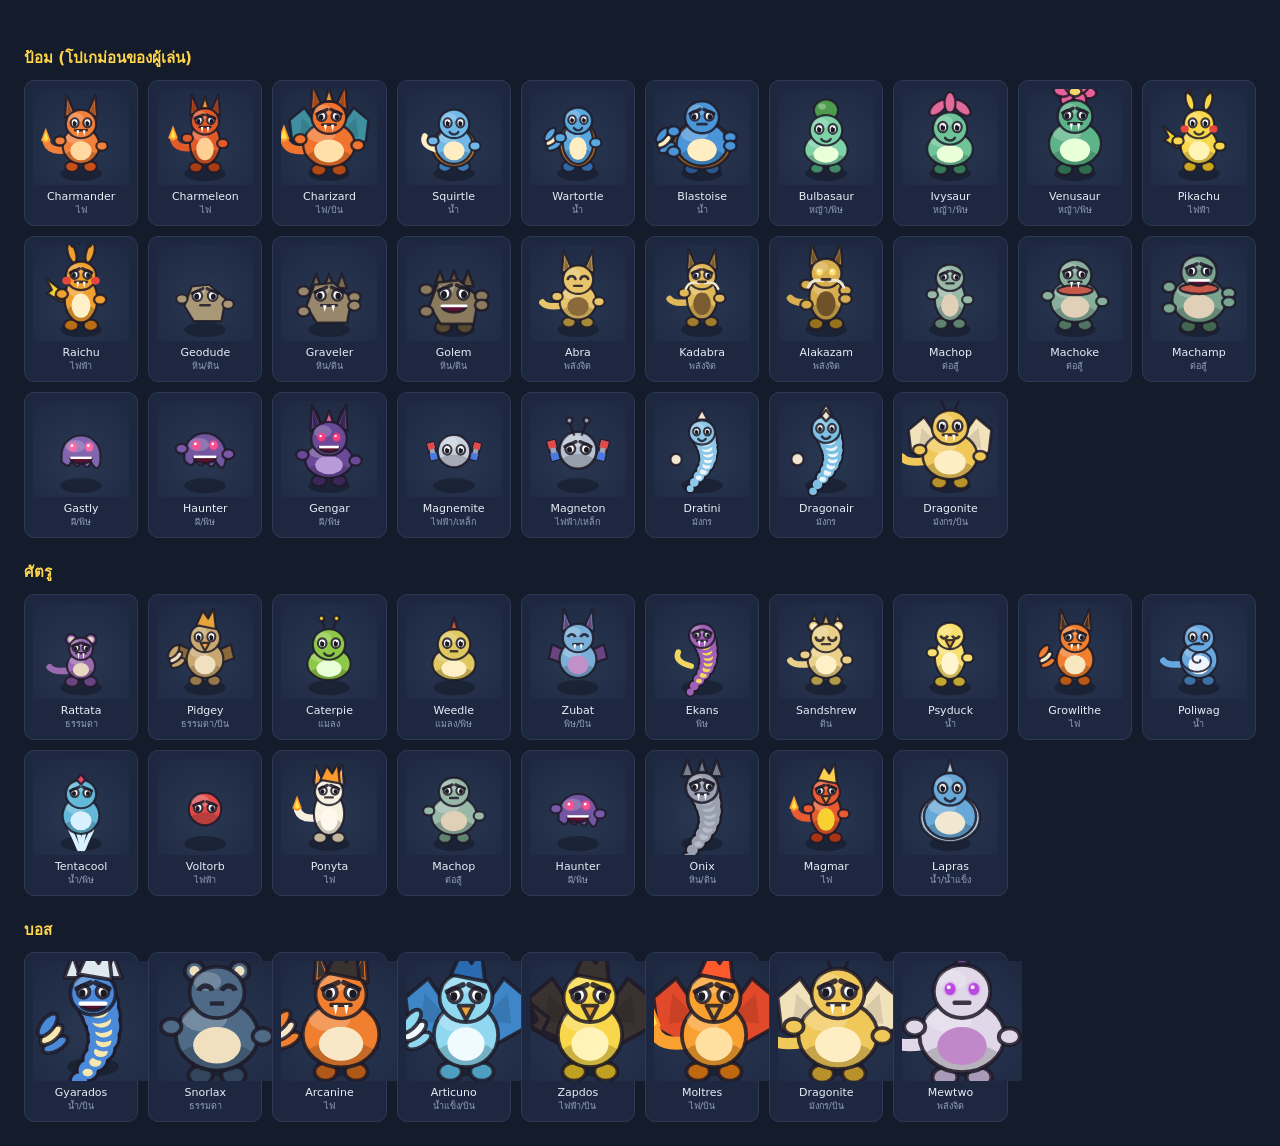
==== tools/gallery.html @ e36548b7 "เกม Pokémon Tower Defense เล่นบนเบราว์เซอร์ เกม tower defense ที่ใช้ระบบธาตุจริงของโปเกม่อนเป็นแกนกล" ====
<!DOCTYPE html><html lang="th"><head><meta charset="utf-8">
<title>Pokédex Gallery</title>
<style>
 body{background:#141b2a;color:#e8edf7;font-family:system-ui,sans-serif;margin:0;padding:24px}
 h2{font-size:15px;margin:22px 0 10px;color:#ffd54a}
 .grid{display:grid;grid-template-columns:repeat(auto-fill,minmax(112px,1fr));gap:10px}
 .cell{background:#1d2740;border:1px solid #2e3a55;border-radius:10px;padding:8px;text-align:center}
 .cell canvas{display:block;margin:0 auto;background:radial-gradient(circle at 50% 60%,#2a3852,#1d2740)}
 .n{font-size:11px;margin-top:5px}.t{font-size:9px;color:#93a0bd}
</style></head><body>
<h2>ป้อม (โปเกม่อนของผู้เล่น)</h2><div class="grid" id="towers"></div>
<h2>ศัตรู</h2><div class="grid" id="enemies"></div>
<h2>บอส</h2><div class="grid" id="bosses"></div>
<script src="../js/types.js"></script><script src="../js/sprites.js"></script>
<script src="../js/pokedex.js"></script>
<script>
function add(box, def, px){
  const d=document.createElement('div'); d.className='cell';
  const c=document.createElement('canvas'); c.width=c.height=px;
  const g=c.getContext('2d');
  PTD.drawCreature(g, def.sprite, px/2, px/2+px*.05, px*.72, .4, {});
  d.appendChild(c);
  const n=document.createElement('div'); n.className='n'; n.textContent=def.name; d.appendChild(n);
  const t=document.createElement('div'); t.className='t';
  t.textContent=def.types.map(x=>PTD.TYPE_TH[x]).join('/'); d.appendChild(t);
  box.appendChild(d);
}
for(const k in PTD.TOWERS) add(document.getElementById('towers'), PTD.TOWERS[k], 96);
for(const k in PTD.ENEMIES){const e=PTD.ENEMIES[k];
  add(document.getElementById(e.boss?'bosses':'enemies'), e, e.boss?120:96);}
</script></body></html>
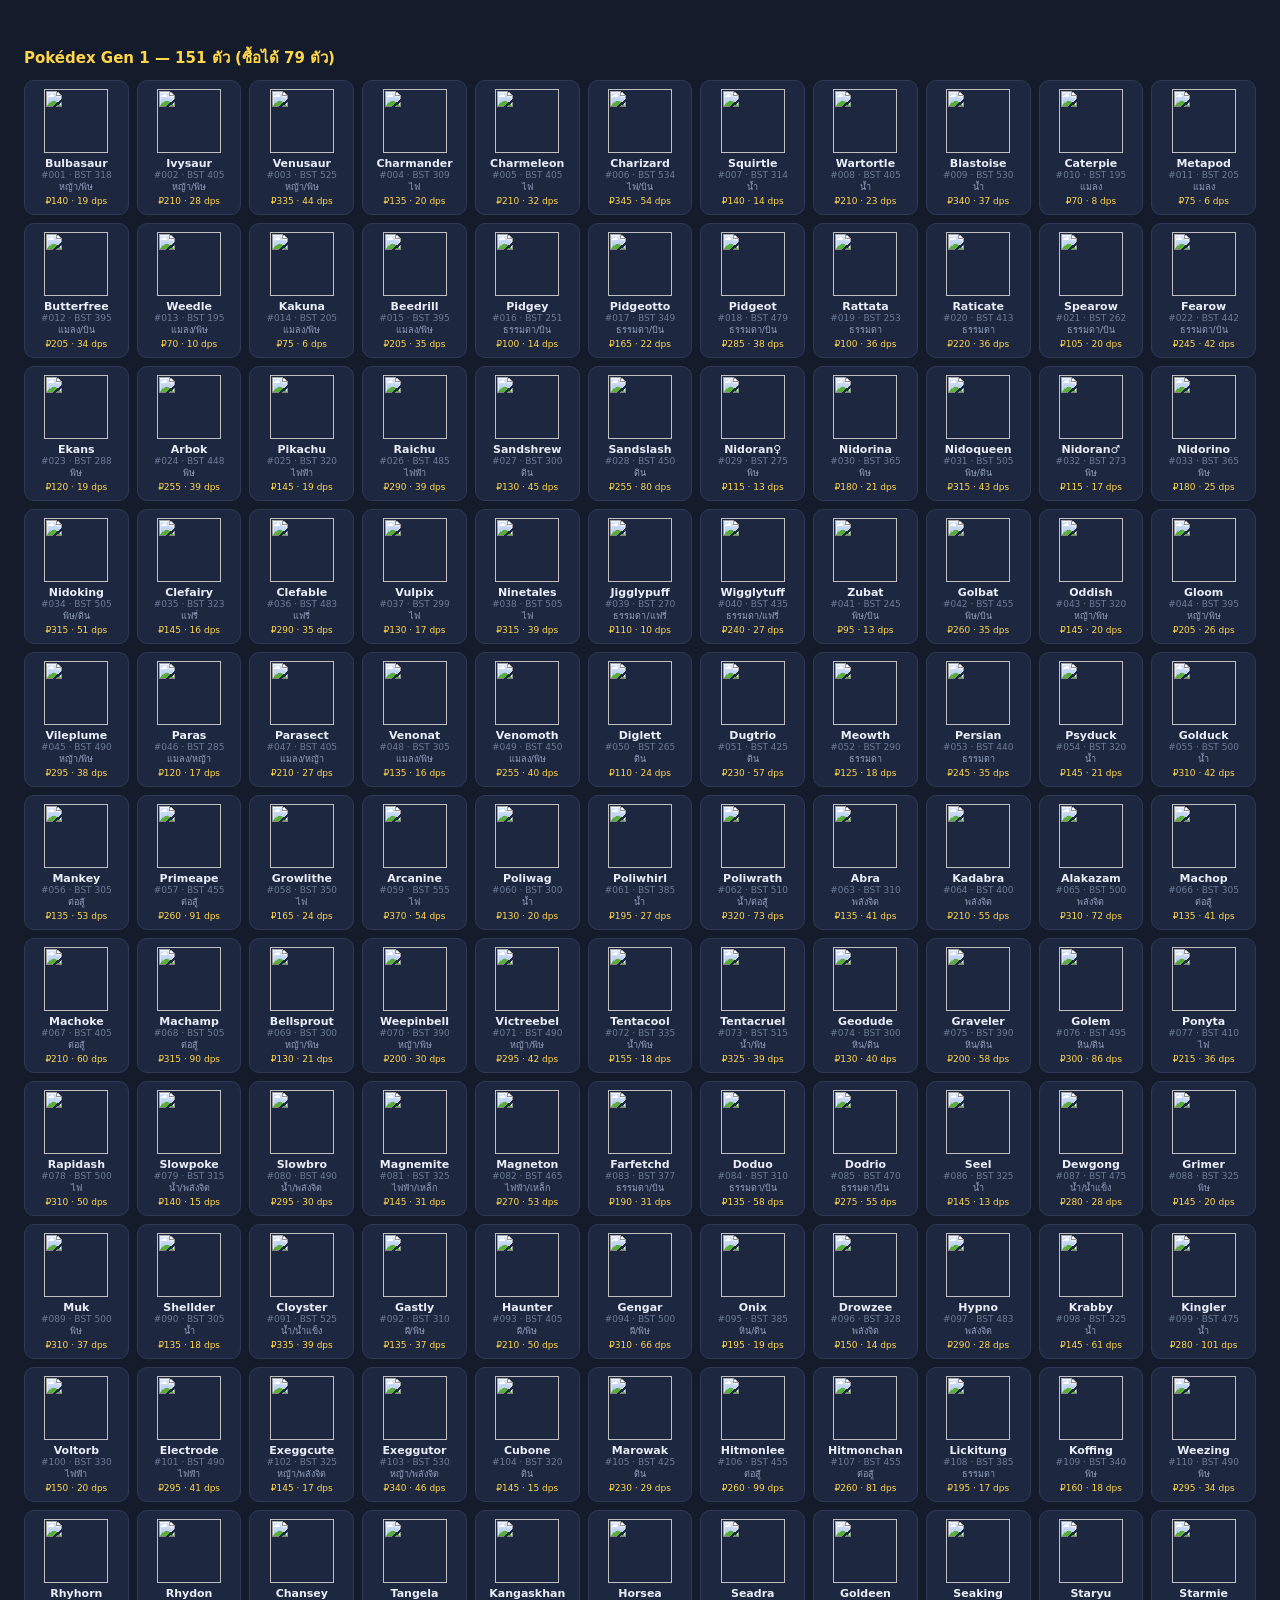
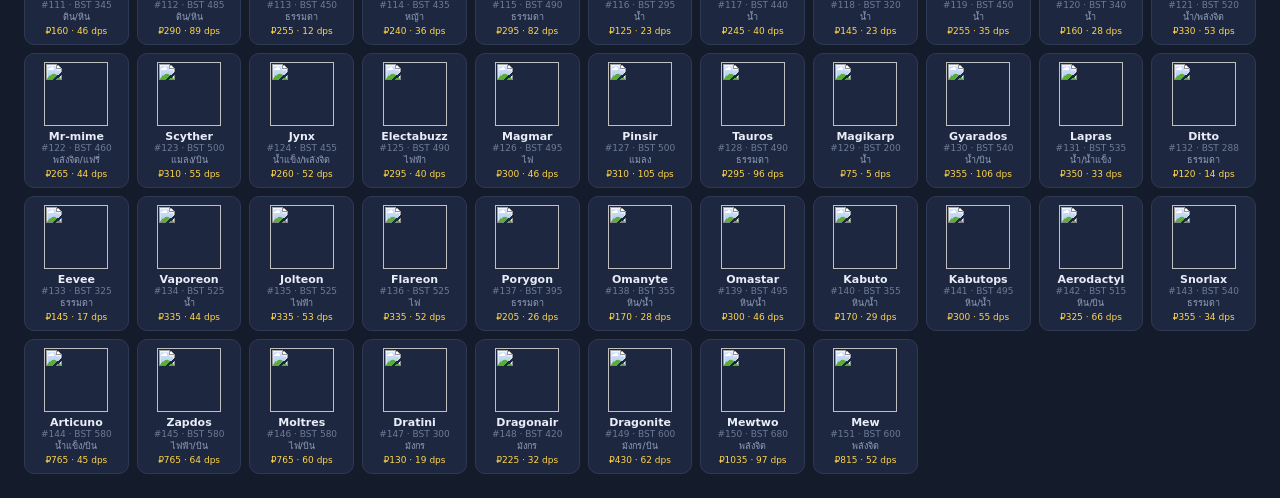
==== commit 57ee6abb: "เปลี่ยนมาใช้สไปรท์จริงและโปเกม่อน Gen 1 ครบ 151 ตัว เดิมตัวละครวาดขึ้นเองด้วยโค้ดบน Canvas ซึ่งดูสู้" ====
--- a/tools/gallery.html
+++ b/tools/gallery.html
@@ -1,31 +1,32 @@
 <!DOCTYPE html><html lang="th"><head><meta charset="utf-8">
-<title>Pokédex Gallery</title>
+<title>Poke Defense — Pokédex Gen 1</title>
 <style>
  body{background:#141b2a;color:#e8edf7;font-family:system-ui,sans-serif;margin:0;padding:24px}
  h2{font-size:15px;margin:22px 0 10px;color:#ffd54a}
- .grid{display:grid;grid-template-columns:repeat(auto-fill,minmax(112px,1fr));gap:10px}
- .cell{background:#1d2740;border:1px solid #2e3a55;border-radius:10px;padding:8px;text-align:center}
- .cell canvas{display:block;margin:0 auto;background:radial-gradient(circle at 50% 60%,#2a3852,#1d2740)}
- .n{font-size:11px;margin-top:5px}.t{font-size:9px;color:#93a0bd}
+ .grid{display:grid;grid-template-columns:repeat(auto-fill,minmax(104px,1fr));gap:8px}
+ .cell{background:#1d2740;border:1px solid #2e3a55;border-radius:10px;padding:8px 4px;text-align:center}
+ .cell img{width:64px;height:64px;image-rendering:pixelated;object-fit:contain;display:block;margin:0 auto}
+ .n{font-size:11px;margin-top:4px;font-weight:700}
+ .no{font-size:9px;color:#6d7b96}
+ .t{font-size:9px;color:#93a0bd}
+ .s{font-size:9px;color:#ffd54a;margin-top:2px}
 </style></head><body>
-<h2>ป้อม (โปเกม่อนของผู้เล่น)</h2><div class="grid" id="towers"></div>
-<h2>ศัตรู</h2><div class="grid" id="enemies"></div>
-<h2>บอส</h2><div class="grid" id="bosses"></div>
-<script src="../js/types.js"></script><script src="../js/sprites.js"></script>
-<script src="../js/pokedex.js"></script>
+<h2 id="h">Pokédex Gen 1 — 151 ตัว</h2>
+<div class="grid" id="all"></div>
+<script src="../js/types.js"></script><script src="../js/gen1.js"></script>
+<script src="../js/derive.js"></script><script src="../js/sprites.js"></script>
 <script>
-function add(box, def, px){
-  const d=document.createElement('div'); d.className='cell';
-  const c=document.createElement('canvas'); c.width=c.height=px;
-  const g=c.getContext('2d');
-  PTD.drawCreature(g, def.sprite, px/2, px/2+px*.05, px*.72, .4, {});
-  d.appendChild(c);
-  const n=document.createElement('div'); n.className='n'; n.textContent=def.name; d.appendChild(n);
-  const t=document.createElement('div'); t.className='t';
-  t.textContent=def.types.map(x=>PTD.TYPE_TH[x]).join('/'); d.appendChild(t);
-  box.appendChild(d);
+const box=document.getElementById('all');
+for(const d of PTD.DEX){
+  const t=PTD.tower(d.id);
+  const c=document.createElement('div'); c.className='cell';
+  c.innerHTML=`<img src="${PTD.sprites.stillURL(d.id)}" alt="" loading="lazy">
+    <div class="n">${d.n}</div>
+    <div class="no">#${String(d.id).padStart(3,'0')} · BST ${d.bst}</div>
+    <div class="t">${d.t.map(x=>PTD.TYPE_TH[x]).join('/')}</div>
+    <div class="s">₽${t.cost} · ${Math.round(t.dmg*t.rate)} dps</div>`;
+  box.appendChild(c);
 }
-for(const k in PTD.TOWERS) add(document.getElementById('towers'), PTD.TOWERS[k], 96);
-for(const k in PTD.ENEMIES){const e=PTD.ENEMIES[k];
-  add(document.getElementById(e.boss?'bosses':'enemies'), e, e.boss?120:96);}
+document.getElementById('h').textContent =
+  `Pokédex Gen 1 — ${PTD.DEX.length} ตัว (ซื้อได้ ${PTD.BASE_FORMS.length} ตัว)`;
 </script></body></html>
